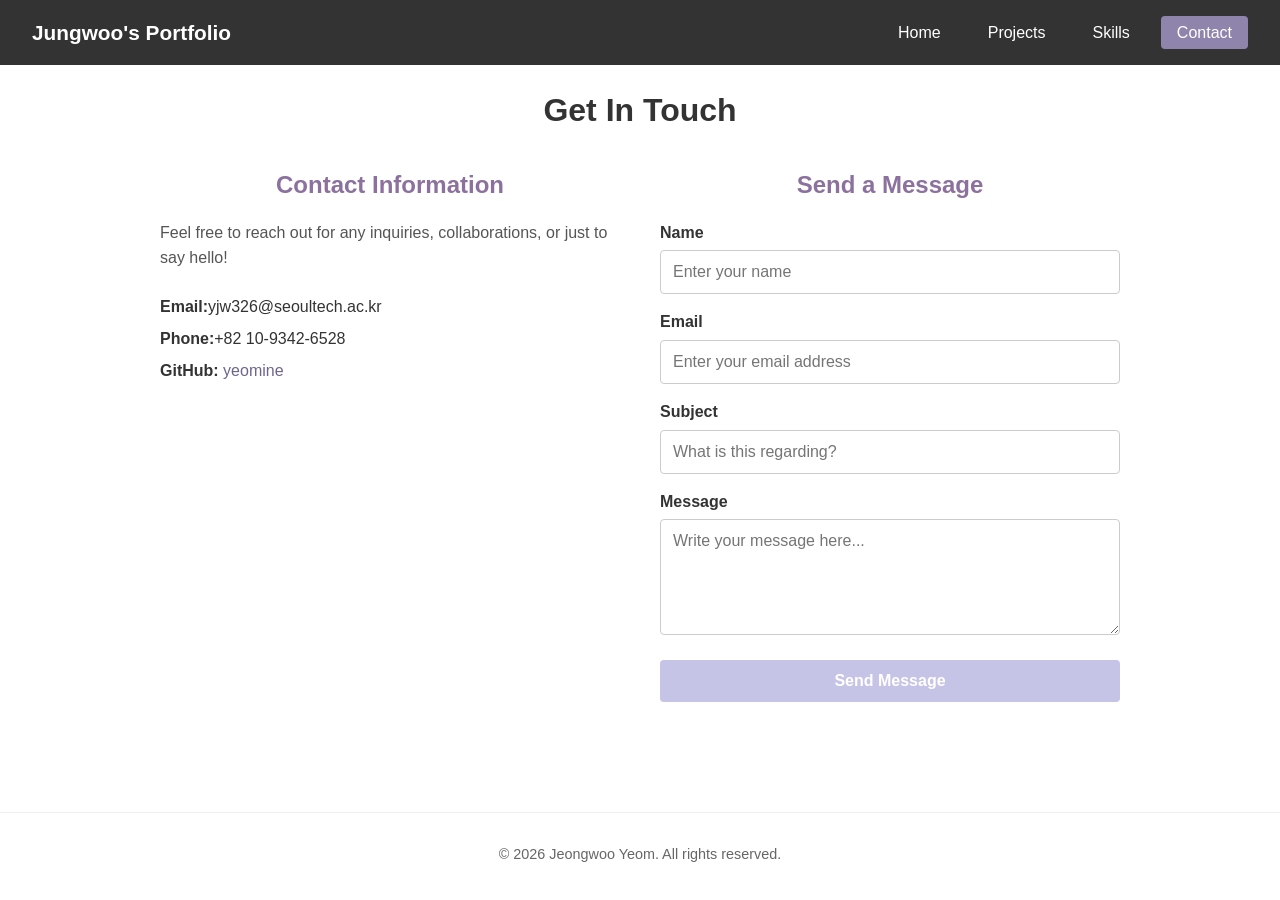
==== contact.html @ 094bef68 "Initial commit: Base files carried over from Assignment 1 for Assignment 2 enhancements" ====
<!doctype html>
<html lang="en">
  <head>
    <meta charset="UTF-8" />
    <meta
      name="viewport"
      content="width=device-width, initial-scale=1.0" />
    <title>Contact - Jungwoo's Portfolio</title>
    <link
      rel="stylesheet"
      href="css/style.css" />
  </head>
  <body>
    <header>
      <nav>
        <div class="nav-brand">
          <a href="index.html">Jungwoo's Portfolio</a>
        </div>
        <ul>
          <li>
            <a href="index.html">Home</a>
          </li>
          <li><a href="projects.html">Projects</a></li>
          <li><a href="skills.html">Skills</a></li>
          <li>
            <a
              href="contact.html"
              class="active"
              >Contact</a
            >
          </li>
        </ul>
      </nav>
    </header>

    <main class="portfolio-page">
      <section class="portfolio-section">
        <h1 class="page-title">Get In Touch</h1>

        <div class="contact-container">
          <div class="contact-info">
            <h2>Contact Information</h2>
            <p>
              Feel free to reach out for any inquiries, collaborations, or just
              to say hello!
            </p>
            <ul class="info-list">
              <li><strong>Email:</strong>yjw326@seoultech.ac.kr</li>
              <li><strong>Phone:</strong>+82 10-9342-6528</li>
              <li>
                <strong>GitHub:</strong>
                <a
                  href="https://github.com/yeomine"
                  target="_blank"
                  >yeomine</a
                >
              </li>
            </ul>
          </div>

          <div class="contact-form-wrapper">
            <h2>Send a Message</h2>
            <form
              action="#"
              method="POST"
              class="contact-form">
              <div class="form-group">
                <label for="name">Name</label>
                <input
                  type="text"
                  id="name"
                  name="name"
                  placeholder="Enter your name"
                  required />
              </div>

              <div class="form-group">
                <label for="email">Email</label>
                <input
                  type="email"
                  id="email"
                  name="email"
                  placeholder="Enter your email address"
                  required />
              </div>

              <div class="form-group">
                <label for="subject">Subject</label>
                <input
                  type="text"
                  id="subject"
                  name="subject"
                  placeholder="What is this regarding?" />
              </div>

              <div class="form-group">
                <label for="message">Message</label>
                <textarea
                  id="message"
                  name="message"
                  rows="5"
                  placeholder="Write your message here..."
                  required></textarea>
              </div>

              <button
                type="submit"
                class="submit-btn">
                Send Message
              </button>
            </form>
          </div>
        </div>
      </section>
    </main>

    <footer>
      <p>&copy; 2026 Jeongwoo Yeom. All rights reserved.</p>
    </footer>
  </body>
</html>
---- css/style.css ----
/* --- base & reset --- */
* {
  margin: 0;
  padding: 0;
  box-sizing: border-box;
}

body {
  font-family: Arial, sans-serif;
  line-height: 1.6;
  color: #333;
}

main {
  max-width: 1000px;
  margin: 0 auto;
  padding: 20px;
}

/* --- nav bar --- */
nav {
  display: flex;
  justify-content: space-between;
  align-items: center;
  background-color: #333;
  padding: 1rem 2rem;
}

/* brand title styling */
.nav-brand a {
  font-size: 1.3rem;
  font-weight: bold;
  padding: 0;
  color: white;
  text-decoration: none;
}

.nav-brand a:hover {
  color: #8f85ac;
  background-color: transparent;
}

/* menu list styling */
nav ul {
  display: flex;
  list-style: none;
  gap: 15px;
}

nav a {
  color: white;
  text-decoration: none;
  padding: 0.5rem 1rem;
  border-radius: 4px;
  transition: background-color 0.3s ease;
}

nav ul a:hover,
nav ul a.active {
  background-color: #8f85ac;
}

/* --- common components --- */
.portfolio-section {
  margin-bottom: 50px;
  padding-bottom: 50px;
  border-bottom: 2px dashed #ccc;
}

/* remove bottom border for the last section */
.portfolio-section:last-child {
  border-bottom: none;
  padding-bottom: 0;
}

.portfolio-section h1,
.portfolio-section h2 {
  text-align: center;
  margin-bottom: 30px;
  color: #333;
  font-size: 2rem;
}

/* --- home page (hero section) --- */
.hero-section {
  display: flex;
  align-items: center;
  justify-content: space-between;
  gap: 40px;
  min-height: 60vh;
  padding: 20px 0;
}

.hero-text {
  flex: 1;
}

.hero-text h1 {
  font-size: 2.5rem;
  margin-bottom: 10px;
  color: #333;
}

.highlight {
  color: #8f85ac;
}

.hero-text h2 {
  font-size: 1.5rem;
  color: #666;
  margin-bottom: 15px;
  font-weight: normal;
}

.hero-text p {
  font-size: 1.1rem;
  color: #555;
  margin-bottom: 25px;
  line-height: 1.8;
}

/* hero action buttons */
.hero-buttons a {
  display: inline-block;
  padding: 10px 20px;
  text-decoration: none;
  border-radius: 5px;
  margin-right: 10px;
  font-weight: bold;
  transition: all 0.3s ease;
}

.btn-primary {
  background-color: #c5c4e6;
  color: white;
  border: 2px solid #c5c4e6;
}

.btn-primary:hover {
  background-color: #d5d7f2;
}

.btn-secondary {
  background-color: transparent;
  color: #c5c4e6;
  border: 2px solid #c5c4e6;
}

.btn-secondary:hover {
  background-color: #d5d7f2;
  color: white;
}

.hero-image {
  flex: 1;
  display: flex;
  justify-content: center;
}

.profile-img {
  width: 250px;
  height: 250px;
  border-radius: 50%;
  object-fit: cover;
  border: 3px solid #eee;
}

/* --- projects & experiences page --- */
.projects-grid {
  display: grid;
  /* automatically wrap columns based on available space(as many as fit) */
  grid-template-columns: repeat(auto-fit, minmax(300px, 1fr));
  /* if we want to split into a specific number of columns(n), use grid-template-columns: repeat(n, 1fr); */
  gap: 20px;
}

/* project cards - flexbox layout to push button to the bottom */
.project-card {
  display: flex;
  flex-direction: column;
  height: 100%;
  border: 1px solid #ddd;
  padding: 20px;
  margin: 16px 0;
  border-radius: 5px;
  box-shadow: 0 2px 4px rgba(0, 0, 0, 0.05);
}

.experience-item {
  border: 1px solid #ddd;
  padding: 20px;
  margin: 16px 0;
  border-radius: 5px;
  box-shadow: 0 2px 4px rgba(0, 0, 0, 0.05);
}

.project-card h3,
.experience-header h3 {
  color: #8f85ac;
  margin-bottom: 10px;
}

/* github link button */
.github-link {
  display: inline-block;
  background-color: #333;
  color: #fff;
  padding: 8px 12px;
  text-decoration: none;
  border-radius: 4px;
  font-size: 0.9rem;
  transition: background-color 0.3s ease;
  align-self: flex-start;
  /* push the button to the bottom of the flex container */
  margin-top: auto;
}

.github-link:hover {
  background-color: #555;
}

.experience-header {
  display: flex;
  justify-content: space-between;
  align-items: center;
  margin-bottom: 10px;
}

.experience-date {
  color: #666;
  font-size: 0.9em;
}

/* --- skills page --- */
.skills-container {
  display: flex;
  flex-direction: column;
  gap: 15px;
  max-width: 600px;
  margin: 0 auto;
}

.skill-item {
  background: #f9f9f9;
  padding: 15px 20px;
  border-radius: 5px;
  border: 1px solid #ddd;
  display: flex;
  justify-content: space-between;
  align-items: center;
}

.skill-info {
  display: flex;
  flex-direction: column;
}

.skill-name {
  font-weight: bold;
  color: #333;
  font-size: 1.1rem;
}

.skill-score {
  font-size: 0.85rem;
  color: #666;
  margin-top: 5px;
}

/* fractional star rating implementation using clipping */
.star-rating {
  position: relative;
  font-size: 1.5rem;
  color: #ccc;
  display: inline-block;
}

.star-rating-fill {
  color: #f39c12;
  position: absolute;
  top: 0;
  left: 0;
  overflow: hidden;
  white-space: nowrap;
}

/* --- contact page --- */
.contact-container {
  display: grid;
  grid-template-columns: 1fr 1fr;
  gap: 40px;
}

.contact-info h2,
.contact-form-wrapper h2 {
  color: #8c719e;
  margin-bottom: 15px;
  font-size: 1.5rem;
}

.contact-info p {
  margin-bottom: 20px;
  color: #555;
}

.info-list {
  list-style: none;
  line-height: 2;
}

.info-list a {
  color: #6d658c;
  text-decoration: none;
}

.info-list a:hover {
  text-decoration: underline;
}

.contact-form {
  display: flex;
  flex-direction: column;
  gap: 15px;
}

.form-group {
  display: flex;
  flex-direction: column;
}

.form-group label {
  font-weight: bold;
  margin-bottom: 5px;
  color: #333;
}

.form-group input,
.form-group textarea {
  padding: 12px;
  border: 1px solid #ccc;
  border-radius: 4px;
  font-family: inherit;
  font-size: 1rem;
  transition: border-color 0.3s ease;
}

.form-group input:focus,
.form-group textarea:focus {
  outline: none;
  border-color: #c5c4e6;
}

.submit-btn {
  padding: 12px 20px;
  background-color: #c5c4e6;
  color: #fff;
  border: none;
  border-radius: 4px;
  font-size: 1rem;
  font-weight: bold;
  cursor: pointer;
  transition: background-color 0.3s ease;
  margin-top: 10px;
}

.submit-btn:hover {
  background-color: #d5d7f2;
}

/* --- footer --- */
footer {
  text-align: center;
  padding: 30px 20px;
  margin-top: 40px;
  border-top: 1px solid #eee;
  color: #666;
  font-size: 0.9rem;
}

/* tablets and smartphones */
@media (max-width: 768px) {
  /* stack brand and menu */
  nav {
    flex-direction: column;
    gap: 15px;
  }

  /* hero section -> stack image above text */
  .hero-section {
    flex-direction: column-reverse;
    text-align: center;
  }

  .hero-image {
    margin-bottom: 30px;
  }

  /* contact section: single column layout */
  .contact-container {
    grid-template-columns: 1fr;
  }
}

/* tablet specific tweaks (481px - 768px) */
@media (min-width: 481px) and (max-width: 768px) {
  nav ul {
    flex-direction: row;
    justify-content: center;
    gap: 20px;
  }
}

/* smartphones */
@media (max-width: 480px) {
  nav ul {
    flex-direction: column;
    align-items: center;
    gap: 10px;
  }

  .experience-header {
    flex-direction: column;
    align-items: flex-start;
  }
}
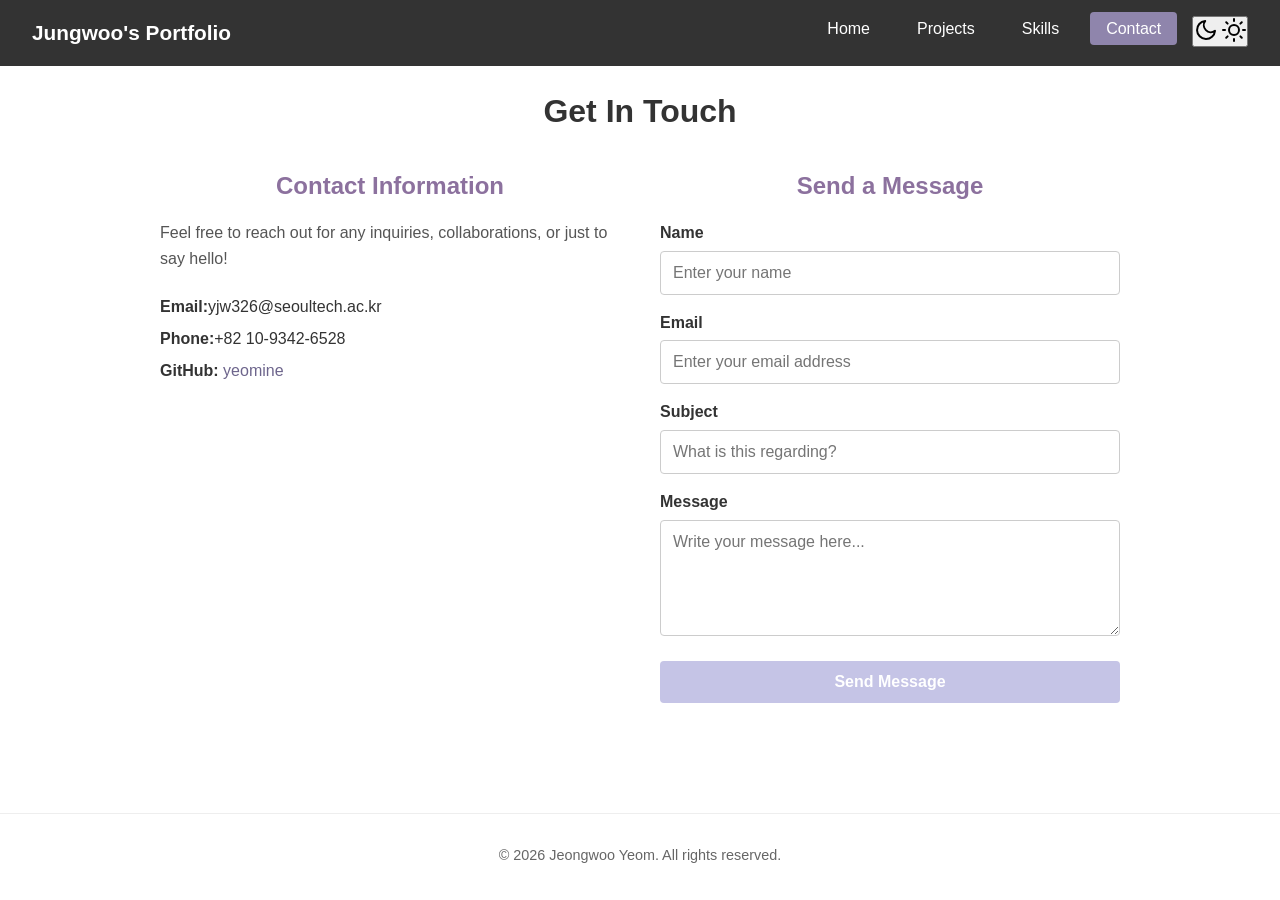
==== commit 19591b30: "feat: add theme switcher button on pages" ====
--- a/contact.html
+++ b/contact.html
@@ -28,6 +28,83 @@
               class="active"
               >Contact</a
             >
+          </li>
+          <li>
+            <button
+              id="theme-toggle"
+              class="icon-toggle-btn"
+              aria-label="Toggle Dark Mode">
+              <svg
+                class="moon-icon"
+                xmlns="http://www.w3.org/2000/svg"
+                width="24"
+                height="24"
+                viewBox="0 0 24 24"
+                fill="none"
+                stroke="currentColor"
+                stroke-width="2"
+                stroke-linecap="round"
+                stroke-linejoin="round">
+                <path
+                  d="M21 12.79A9 9 0 1 1 11.21 3 7 7 0 0 0 21 12.79z"></path>
+              </svg>
+              <svg
+                class="sun-icon"
+                xmlns="http://www.w3.org/2000/svg"
+                width="24"
+                height="24"
+                viewBox="0 0 24 24"
+                fill="none"
+                stroke="currentColor"
+                stroke-width="2"
+                stroke-linecap="round"
+                stroke-linejoin="round">
+                <circle
+                  cx="12"
+                  cy="12"
+                  r="5"></circle>
+                <line
+                  x1="12"
+                  y1="1"
+                  x2="12"
+                  y2="3"></line>
+                <line
+                  x1="12"
+                  y1="21"
+                  x2="12"
+                  y2="23"></line>
+                <line
+                  x1="4.22"
+                  y1="4.22"
+                  x2="5.64"
+                  y2="5.64"></line>
+                <line
+                  x1="18.36"
+                  y1="18.36"
+                  x2="19.78"
+                  y2="19.78"></line>
+                <line
+                  x1="1"
+                  y1="12"
+                  x2="3"
+                  y2="12"></line>
+                <line
+                  x1="21"
+                  y1="12"
+                  x2="23"
+                  y2="12"></line>
+                <line
+                  x1="4.22"
+                  y1="19.78"
+                  x2="5.64"
+                  y2="18.36"></line>
+                <line
+                  x1="18.36"
+                  y1="5.64"
+                  x2="19.78"
+                  y2="4.22"></line>
+              </svg>
+            </button>
           </li>
         </ul>
       </nav>
@@ -117,5 +194,6 @@
     <footer>
       <p>&copy; 2026 Jeongwoo Yeom. All rights reserved.</p>
     </footer>
+    <script src="js/script.js"></script>
   </body>
 </html>
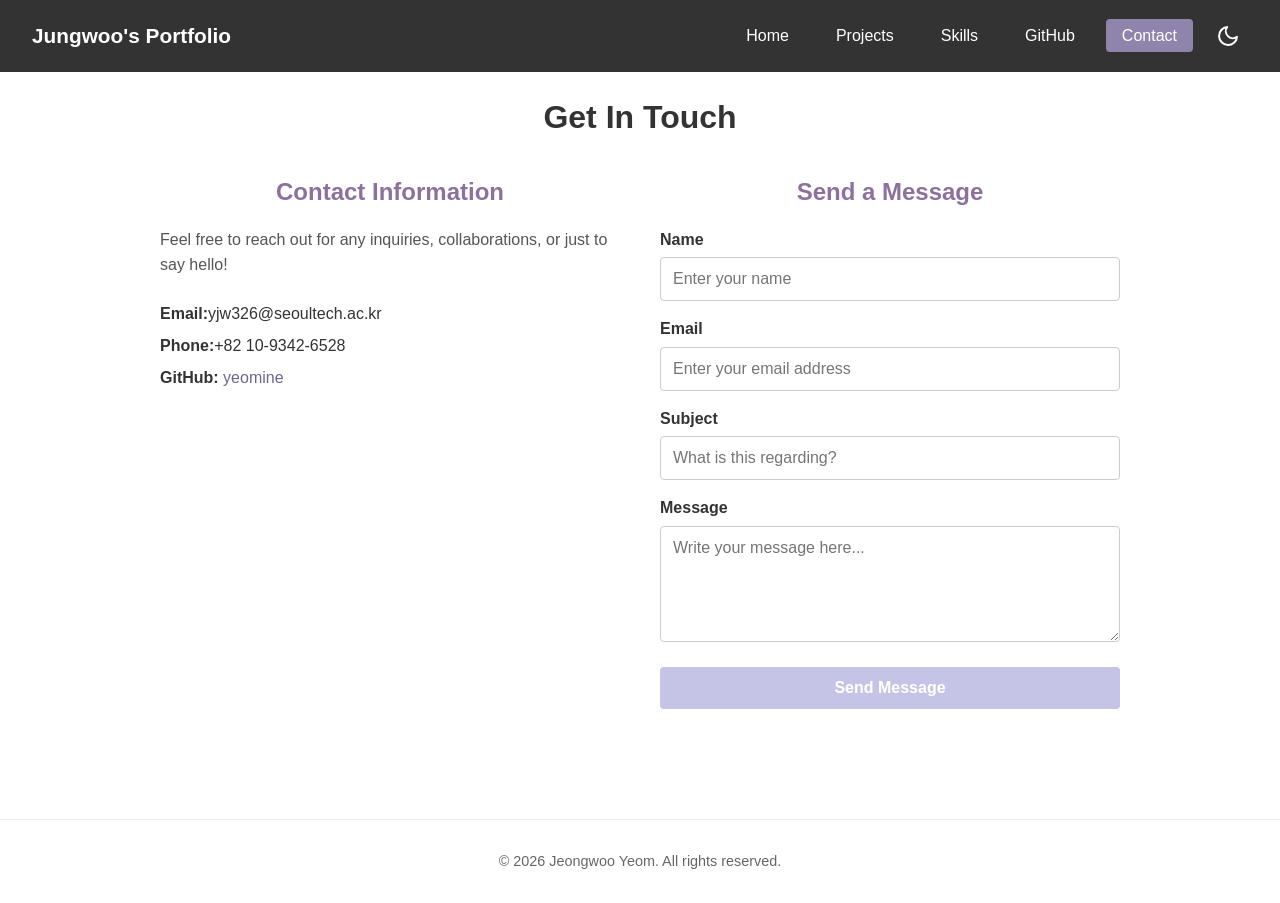
==== commit 07925fc7: "feat: add github button on navbar" ====
--- a/contact.html
+++ b/contact.html
@@ -22,6 +22,9 @@
           </li>
           <li><a href="projects.html">Projects</a></li>
           <li><a href="skills.html">Skills</a></li>
+          <li>
+            <a href="github.html">GitHub</a>
+          </li>
           <li>
             <a
               href="contact.html"
--- a/css/style.css
+++ b/css/style.css
@@ -1,4 +1,43 @@
 /* --- base & reset --- */
+/* declare light mode (default) and dark mode css variables */
+:root {
+  --bg-color: #ffffff;
+  --text-main: #333333;
+  --text-muted: #555555;
+  --text-light: #666666;
+  --nav-bg: #333333;
+  --nav-text: #ffffff;
+  --accent-color: #8f85ac;
+  --accent-hover: #d5d7f2;
+  --btn-primary-bg: #c5c4e6;
+  --border-color: #dddddd;
+  --border-light: #eeeeee;
+  --border-input: #cccccc;
+  --card-bg: #ffffff;
+  --skill-bg: #f9f9f9;
+  --contact-heading: #8c719e;
+  --contact-link: #6d658c;
+}
+
+body.dark-mode {
+  --bg-color: #121212;
+  --text-main: #e0e0e0;
+  --text-muted: #bbbbbb;
+  --text-light: #aaaaaa;
+  --nav-bg: #111111;
+  --nav-text: #e0e0e0;
+  --accent-color: #a99cd1;
+  --accent-hover: #6c6999;
+  --btn-primary-bg: #5a5885;
+  --border-color: #333333;
+  --border-light: #222222;
+  --border-input: #444444;
+  --card-bg: #1e1e1e;
+  --skill-bg: #222222;
+  --contact-heading: #a88bc0;
+  --contact-link: #8d85b0;
+}
+
 * {
   margin: 0;
   padding: 0;
@@ -8,7 +47,12 @@
 body {
   font-family: Arial, sans-serif;
   line-height: 1.6;
-  color: #333;
+  /* transition */
+  color: var(--text-main);
+  background-color: var(--bg-color);
+  transition:
+    background-color 0.3s ease,
+    color 0.3s ease;
 }
 
 main {
@@ -22,8 +66,9 @@
   display: flex;
   justify-content: space-between;
   align-items: center;
-  background-color: #333;
+  background-color: var(--nav-bg);
   padding: 1rem 2rem;
+  transition: background-color 0.3s ease; /* 수정된 부분: 전환 효과 추가 */
 }
 
 /* brand title styling */
@@ -31,12 +76,12 @@
   font-size: 1.3rem;
   font-weight: bold;
   padding: 0;
-  color: white;
+  color: var(--nav-text);
   text-decoration: none;
 }
 
 .nav-brand a:hover {
-  color: #8f85ac;
+  color: var(--accent-color);
   background-color: transparent;
 }
 
@@ -45,26 +90,29 @@
   display: flex;
   list-style: none;
   gap: 15px;
+  align-items: center;
 }
 
 nav a {
-  color: white;
+  color: var(--nav-text);
   text-decoration: none;
   padding: 0.5rem 1rem;
   border-radius: 4px;
-  transition: background-color 0.3s ease;
+  transition:
+    background-color 0.3s ease,
+    color 0.3s ease;
 }
 
 nav ul a:hover,
 nav ul a.active {
-  background-color: #8f85ac;
+  background-color: var(--accent-color);
 }
 
 /* --- common components --- */
 .portfolio-section {
   margin-bottom: 50px;
   padding-bottom: 50px;
-  border-bottom: 2px dashed #ccc;
+  border-bottom: 2px dashed var(--border-input);
 }
 
 /* remove bottom border for the last section */
@@ -77,7 +125,7 @@
 .portfolio-section h2 {
   text-align: center;
   margin-bottom: 30px;
-  color: #333;
+  color: var(--text-main);
   font-size: 2rem;
 }
 
@@ -98,23 +146,23 @@
 .hero-text h1 {
   font-size: 2.5rem;
   margin-bottom: 10px;
-  color: #333;
+  color: var(--text-main);
 }
 
 .highlight {
-  color: #8f85ac;
+  color: var(--accent-color);
 }
 
 .hero-text h2 {
   font-size: 1.5rem;
-  color: #666;
+  color: var(--text-light);
   margin-bottom: 15px;
   font-weight: normal;
 }
 
 .hero-text p {
   font-size: 1.1rem;
-  color: #555;
+  color: var(--text-muted);
   margin-bottom: 25px;
   line-height: 1.8;
 }
@@ -131,23 +179,25 @@
 }
 
 .btn-primary {
-  background-color: #c5c4e6;
+  background-color: var(--btn-primary-bg);
   color: white;
-  border: 2px solid #c5c4e6;
+  border: 2px solid var(--btn-primary-bg);
 }
 
 .btn-primary:hover {
-  background-color: #d5d7f2;
+  background-color: var(--accent-hover);
+  border-color: var(--accent-hover);
 }
 
 .btn-secondary {
   background-color: transparent;
-  color: #c5c4e6;
-  border: 2px solid #c5c4e6;
+  color: var(--btn-primary-bg);
+  border: 2px solid var(--btn-primary-bg);
 }
 
 .btn-secondary:hover {
-  background-color: #d5d7f2;
+  background-color: var(--accent-hover);
+  border-color: var(--accent-hover);
   color: white;
 }
 
@@ -162,15 +212,13 @@
   height: 250px;
   border-radius: 50%;
   object-fit: cover;
-  border: 3px solid #eee;
+  border: 3px solid var(--border-light);
 }
 
 /* --- projects & experiences page --- */
 .projects-grid {
   display: grid;
-  /* automatically wrap columns based on available space(as many as fit) */
   grid-template-columns: repeat(auto-fit, minmax(300px, 1fr));
-  /* if we want to split into a specific number of columns(n), use grid-template-columns: repeat(n, 1fr); */
   gap: 20px;
 }
 
@@ -179,44 +227,51 @@
   display: flex;
   flex-direction: column;
   height: 100%;
-  border: 1px solid #ddd;
+  border: 1px solid var(--border-color);
+  background-color: var(--card-bg);
   padding: 20px;
   margin: 16px 0;
   border-radius: 5px;
   box-shadow: 0 2px 4px rgba(0, 0, 0, 0.05);
+  transition:
+    background-color 0.3s ease,
+    border-color 0.3s ease;
 }
 
 .experience-item {
-  border: 1px solid #ddd;
+  border: 1px solid var(--border-color);
+  background-color: var(--card-bg);
   padding: 20px;
   margin: 16px 0;
   border-radius: 5px;
   box-shadow: 0 2px 4px rgba(0, 0, 0, 0.05);
+  transition:
+    background-color 0.3s ease,
+    border-color 0.3s ease;
 }
 
 .project-card h3,
 .experience-header h3 {
-  color: #8f85ac;
+  color: var(--accent-color);
   margin-bottom: 10px;
 }
 
 /* github link button */
 .github-link {
   display: inline-block;
-  background-color: #333;
-  color: #fff;
+  background-color: var(--nav-bg);
+  color: var(--nav-text);
   padding: 8px 12px;
   text-decoration: none;
   border-radius: 4px;
   font-size: 0.9rem;
   transition: background-color 0.3s ease;
   align-self: flex-start;
-  /* push the button to the bottom of the flex container */
   margin-top: auto;
 }
 
 .github-link:hover {
-  background-color: #555;
+  background-color: var(--text-light);
 }
 
 .experience-header {
@@ -227,8 +282,38 @@
 }
 
 .experience-date {
-  color: #666;
+  color: var(--text-light);
   font-size: 0.9em;
+}
+
+/* --- project filter buttons --- */
+.filter-container {
+  display: flex;
+  justify-content: center;
+  gap: 15px;
+  margin-bottom: 30px;
+  flex-wrap: wrap;
+}
+
+.filter-btn {
+  background-color: transparent;
+  color: var(--text-main);
+  border: 2px solid var(--accent-color);
+  padding: 8px 20px;
+  border-radius: 20px;
+  cursor: pointer;
+  font-weight: bold;
+  transition: all 0.3s ease;
+}
+
+.filter-btn:hover,
+.filter-btn.active {
+  background-color: var(--accent-color);
+  color: #ffffff;
+}
+
+.hidden {
+  display: none !important;
 }
 
 /* --- skills page --- */
@@ -241,13 +326,16 @@
 }
 
 .skill-item {
-  background: #f9f9f9;
+  background: var(--skill-bg);
+  border: 1px solid var(--border-color);
   padding: 15px 20px;
   border-radius: 5px;
-  border: 1px solid #ddd;
   display: flex;
   justify-content: space-between;
   align-items: center;
+  transition:
+    background-color 0.3s ease,
+    border-color 0.3s ease;
 }
 
 .skill-info {
@@ -257,13 +345,13 @@
 
 .skill-name {
   font-weight: bold;
-  color: #333;
+  color: var(--text-main);
   font-size: 1.1rem;
 }
 
 .skill-score {
   font-size: 0.85rem;
-  color: #666;
+  color: var(--text-light);
   margin-top: 5px;
 }
 
@@ -271,7 +359,7 @@
 .star-rating {
   position: relative;
   font-size: 1.5rem;
-  color: #ccc;
+  color: var(--border-input);
   display: inline-block;
 }
 
@@ -293,14 +381,14 @@
 
 .contact-info h2,
 .contact-form-wrapper h2 {
-  color: #8c719e;
+  color: var(--contact-heading);
   margin-bottom: 15px;
   font-size: 1.5rem;
 }
 
 .contact-info p {
   margin-bottom: 20px;
-  color: #555;
+  color: var(--text-muted);
 }
 
 .info-list {
@@ -309,7 +397,7 @@
 }
 
 .info-list a {
-  color: #6d658c;
+  color: var(--contact-link);
   text-decoration: none;
 }
 
@@ -331,28 +419,33 @@
 .form-group label {
   font-weight: bold;
   margin-bottom: 5px;
-  color: #333;
+  color: var(--text-main);
 }
 
 .form-group input,
 .form-group textarea {
   padding: 12px;
-  border: 1px solid #ccc;
+  border: 1px solid var(--border-input);
+  background-color: var(--bg-color);
+  color: var(--text-main);
   border-radius: 4px;
   font-family: inherit;
   font-size: 1rem;
-  transition: border-color 0.3s ease;
+  transition:
+    border-color 0.3s ease,
+    background-color 0.3s ease,
+    color 0.3s ease;
 }
 
 .form-group input:focus,
 .form-group textarea:focus {
   outline: none;
-  border-color: #c5c4e6;
+  border-color: var(--btn-primary-bg);
 }
 
 .submit-btn {
   padding: 12px 20px;
-  background-color: #c5c4e6;
+  background-color: var(--btn-primary-bg);
   color: #fff;
   border: none;
   border-radius: 4px;
@@ -364,7 +457,7 @@
 }
 
 .submit-btn:hover {
-  background-color: #d5d7f2;
+  background-color: var(--accent-hover);
 }
 
 /* --- footer --- */
@@ -372,36 +465,81 @@
   text-align: center;
   padding: 30px 20px;
   margin-top: 40px;
-  border-top: 1px solid #eee;
-  color: #666;
+  border-top: 1px solid var(--border-light);
+  color: var(--text-light);
   font-size: 0.9rem;
 }
 
-/* tablets and smartphones */
+/* theme toggle button */
+.icon-toggle-btn {
+  background: transparent;
+  border: none;
+  cursor: pointer;
+  padding: 0;
+  width: 40px;
+  height: 40px;
+  display: flex;
+  justify-content: center;
+  align-items: center;
+  position: relative;
+  color: var(--nav-text);
+  border-radius: 50%;
+  transition:
+    background-color 0.3s ease,
+    transform 0.3s ease;
+}
+
+.icon-toggle-btn:hover {
+  background-color: rgba(143, 133, 172, 0.2);
+  transform: scale(1.1);
+}
+
+.moon-icon,
+.sun-icon {
+  position: absolute;
+  transition:
+    transform 0.5s ease,
+    opacity 0.5s ease;
+}
+
+.sun-icon {
+  opacity: 0; /* 숨김 */
+  transform: rotate(90deg) scale(0);
+}
+
+.moon-icon {
+  opacity: 1;
+  transform: rotate(0deg) scale(1);
+}
+
+body.dark-mode .sun-icon {
+  opacity: 1; /* 보임 */
+  transform: rotate(0deg) scale(1);
+  color: #f39c12;
+}
+
+body.dark-mode .moon-icon {
+  opacity: 0;
+  transform: rotate(-90deg) scale(0);
+}
+
 @media (max-width: 768px) {
-  /* stack brand and menu */
   nav {
     flex-direction: column;
     gap: 15px;
   }
-
-  /* hero section -> stack image above text */
   .hero-section {
     flex-direction: column-reverse;
     text-align: center;
   }
-
   .hero-image {
     margin-bottom: 30px;
   }
-
-  /* contact section: single column layout */
   .contact-container {
     grid-template-columns: 1fr;
   }
 }
 
-/* tablet specific tweaks (481px - 768px) */
 @media (min-width: 481px) and (max-width: 768px) {
   nav ul {
     flex-direction: row;
@@ -410,14 +548,12 @@
   }
 }
 
-/* smartphones */
 @media (max-width: 480px) {
   nav ul {
     flex-direction: column;
     align-items: center;
     gap: 10px;
   }
-
   .experience-header {
     flex-direction: column;
     align-items: flex-start;
